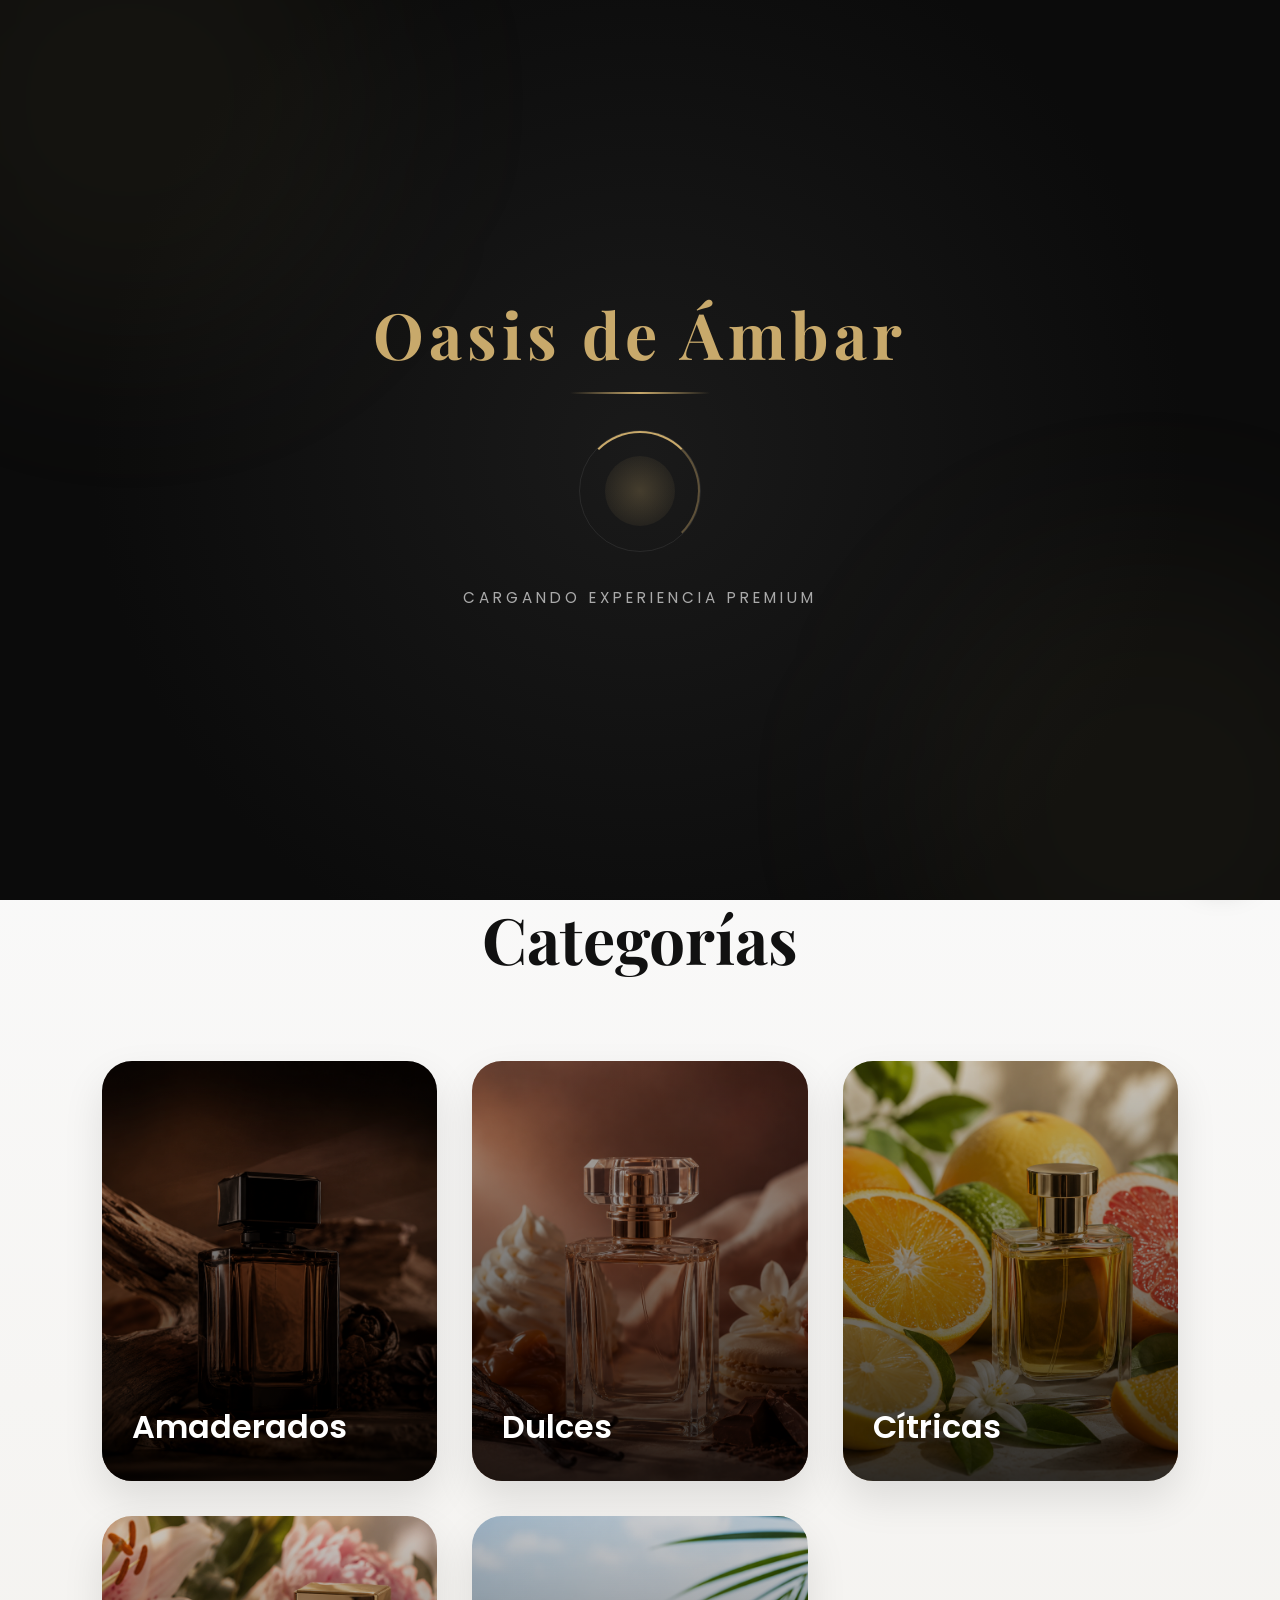
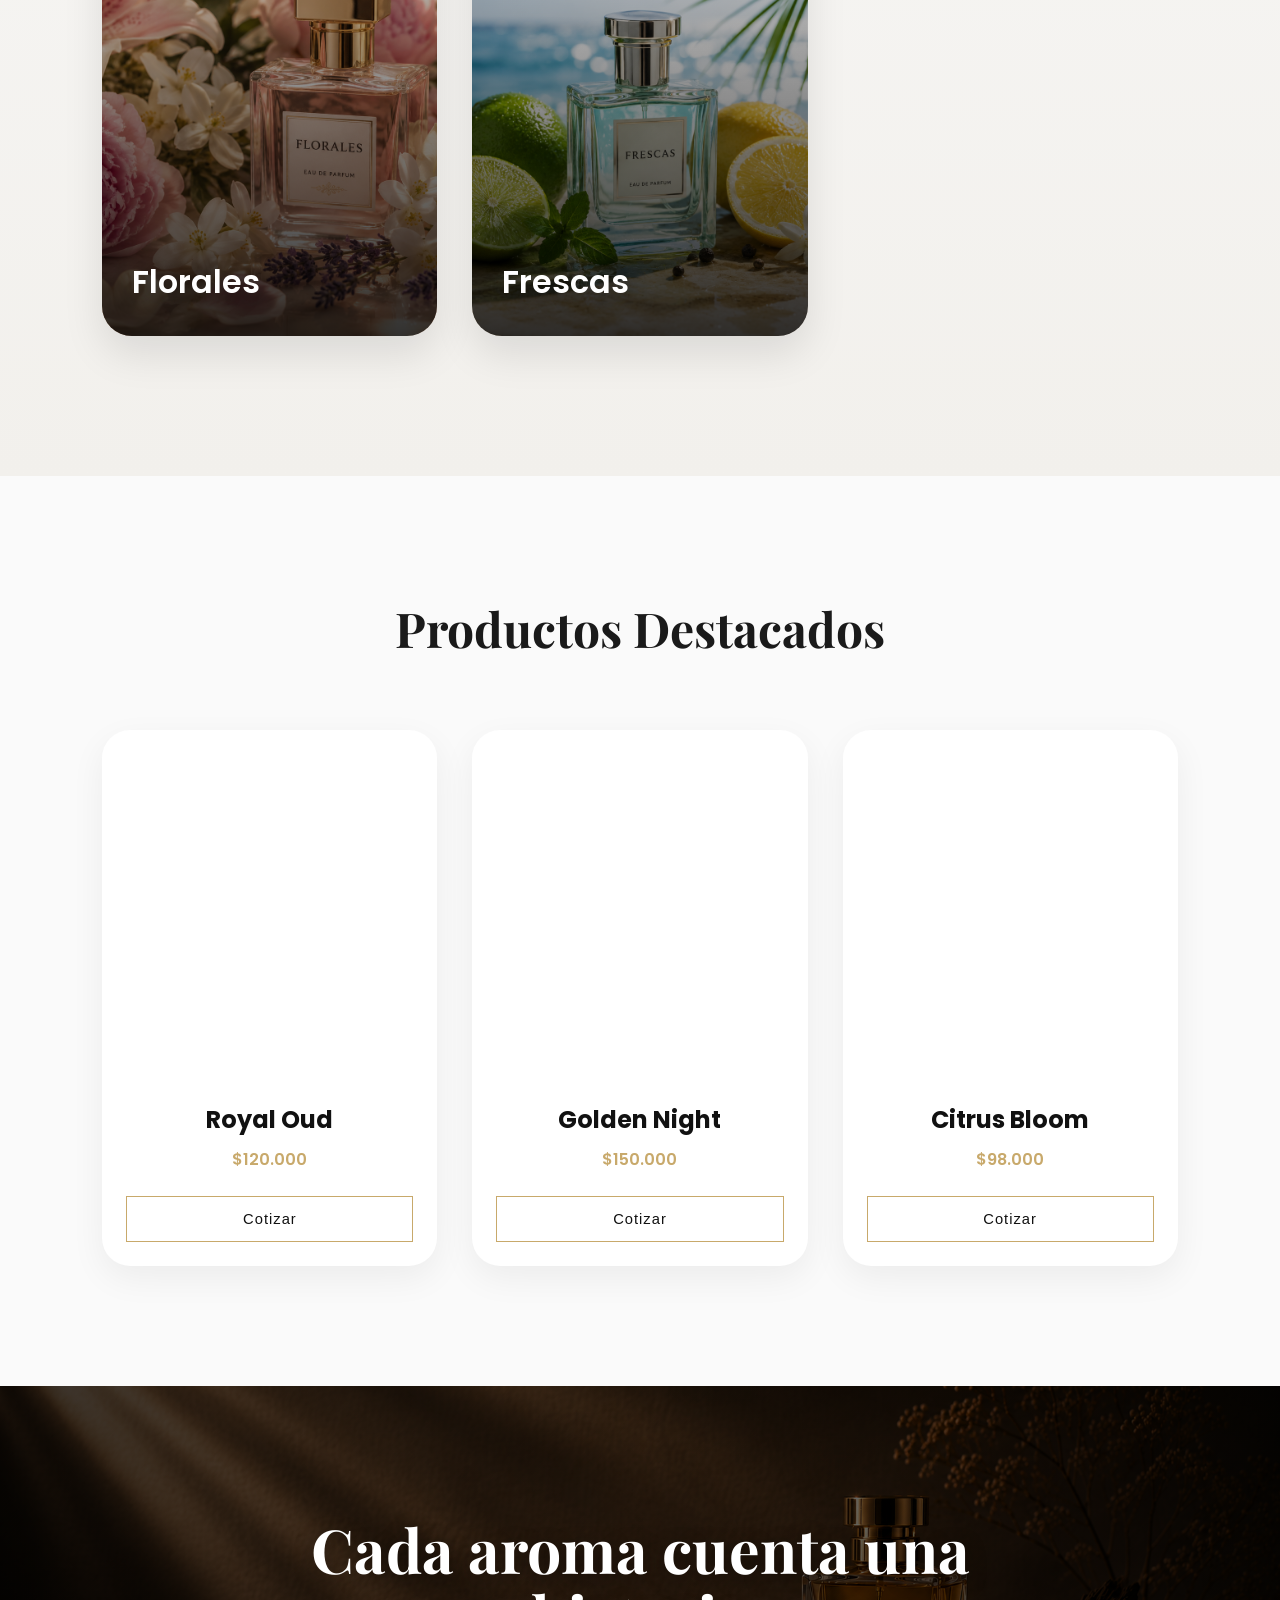
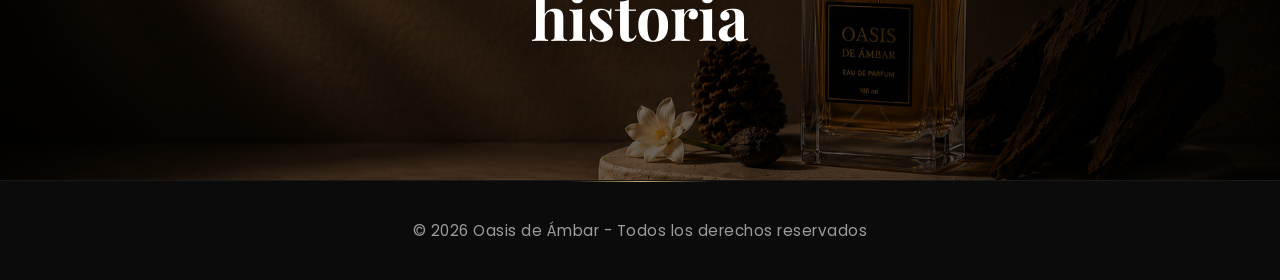
==== index.html @ dde342ad "Primer subida Oasis de Ambar" ====
<!-- index.html -->

<!DOCTYPE html>
<html lang="es">

<head>

    <meta charset="UTF-8">
    <meta name="viewport" content="width=device-width, initial-scale=1.0">

    <title>Oasis de Ámbar</title>

    <!-- GOOGLE FONTS -->

    <link rel="preconnect" href="https://fonts.googleapis.com">

    <link rel="preconnect" href="https://fonts.gstatic.com" crossorigin>

    <link href="https://fonts.googleapis.com/css2?family=Playfair+Display:wght@500;700&family=Poppins:wght@300;400;500;600&display=swap" rel="stylesheet">

    <!-- CSS -->

    <link rel="stylesheet" href="css/style.css">

    <link rel="stylesheet" href="css/responsive.css">

    <link rel="stylesheet" href="css/animations.css">

</head>

<body>

    <!-- =========================================
    PRELOADER
    ========================================= -->

    <div id="loader">

        <div class="loader-content">

            <h1 class="loader-logo">
                Oasis de Ámbar
            </h1>

            <div class="loader-circle">

                <span></span>

                <div class="inner-circle"></div>

            </div>

            <p class="loader-text">
                Cargando experiencia premium
            </p>

        </div>

    </div>

    <!-- =========================================
    HEADER
    ========================================= -->

    <header>

        <div class="logo">
            Oasis de Ámbar
        </div>

        <nav>

            <a href="#">Inicio</a>

            <a href="#categorias">Categorías</a>

            <a href="#productos">Catálogo</a>

            <a href="#footer">Contacto</a>

        </nav>

    </header>

    <!-- =========================================
    HERO
    ========================================= -->

    <section class="hero">

        <div class="hero-content">

            <h1>
                Fragancias que dejan huella
            </h1>

            <a href="https://wa.me/TUNUMERO" target="_blank">

                <button>
                    Cotizar ahora
                </button>

            </a>

        </div>

    </section>

    <!-- =========================================
    CATEGORÍAS
    ========================================= -->

    <section class="categorias" id="categorias">

        <span class="subtitulo">
            Colección exclusiva
        </span>

        <h2>
            Categorías
        </h2>

        <div class="categorias-container">

            <!-- AMADERADOS -->

            <a href="amaderados.html" class="categoria-link">

                <div class="categoria-card">

                    <h3>
                        Amaderados
                    </h3>

                </div>

            </a>

            <!-- DULCES -->

            <a href="dulces.html" class="categoria-link">

                <div class="categoria-card">

                    <h3>
                        Dulces
                    </h3>

                </div>

            </a>

            <!-- CÍTRICAS -->

            <a href="citricas.html" class="categoria-link">

                <div class="categoria-card">

                    <h3>
                        Cítricas
                    </h3>

                </div>

            </a>

            <!-- FLORALES -->

            <a href="florales.html" class="categoria-link">

                <div class="categoria-card">

                    <h3>
                        Florales
                    </h3>

                </div>

            </a>

            <!-- FRESCAS -->

            <a href="frescas.html" class="categoria-link">

                <div class="categoria-card">

                    <h3>
                        Frescas
                    </h3>

                </div>

            </a>

        </div>

    </section>

    <!-- =========================================
    PRODUCTOS
    ========================================= -->

    <section class="productos" id="productos">

        <h2>
            Productos Destacados
        </h2>

        <div class="productos-container">

            <!-- PRODUCTO 1 -->

            <div class="producto-card">

                <div class="producto-img"></div>

                <h3>
                    Royal Oud
                </h3>

                <p>
                    $120.000
                </p>

                <a href="https://wa.me/TUNUMERO" target="_blank">

                    <button>
                        Cotizar
                    </button>

                </a>

            </div>

            <!-- PRODUCTO 2 -->

            <div class="producto-card">

                <div class="producto-img"></div>

                <h3>
                    Golden Night
                </h3>

                <p>
                    $150.000
                </p>

                <a href="https://wa.me/TUNUMERO" target="_blank">

                    <button>
                        Cotizar
                    </button>

                </a>

            </div>

            <!-- PRODUCTO 3 -->

            <div class="producto-card">

                <div class="producto-img"></div>

                <h3>
                    Citrus Bloom
                </h3>

                <p>
                    $98.000
                </p>

                <a href="https://wa.me/TUNUMERO" target="_blank">

                    <button>
                        Cotizar
                    </button>

                </a>

            </div>

        </div>

    </section>

    <!-- =========================================
    PREMIUM BANNER
    ========================================= -->

    <section class="premium-banner">

        <h2>
            Cada aroma cuenta una historia
        </h2>

    </section>

    <!-- =========================================
    FOOTER
    ========================================= -->

    <footer id="footer">

        <p>
            © 2026 Oasis de Ámbar - Todos los derechos reservados
        </p>

    </footer>

    <!-- =========================================
    WHATSAPP FLOAT
    ========================================= -->

    <a href="https://wa.me/TUNUMERO"
       class="whatsapp-float"
       target="_blank">

        <img src="https://cdn-icons-png.flaticon.com/512/733/733585.png"
        alt="WhatsApp">

    </a>

    <!-- JS -->

    <script src="js/main.js"></script>

</body>

</html>
---- css/style.css ----
/* style.css */

*{
    margin: 0;
    padding: 0;
    box-sizing: border-box;
    scroll-behavior: smooth;
}

body{
    font-family: 'Poppins', sans-serif;
    background: #ffffff;
    color: #1a1a1a;
    overflow-x: hidden;
}

/* =========================================
HEADER
========================================= */

header{
    width: 100%;
    padding: 25px 8%;

    display: flex;
    justify-content: space-between;
    align-items: center;

    position: fixed;
    top: 0;
    left: 0;

    z-index: 1000;

    background: rgba(255,255,255,0.08);

    backdrop-filter: blur(12px);

    border-bottom: 1px solid rgba(255,255,255,0.08);

    transition: 0.4s ease;
}

.logo{
    font-size: 2rem;

    color: #ffffff;

    font-family: 'Playfair Display', serif;

    font-weight: bold;

    letter-spacing: 2px;
}

nav{
    display: flex;

    gap: 35px;
}

nav a{
    text-decoration: none;

    color: #ffffff;

    font-weight: 400;

    position: relative;

    transition: 0.3s;
}

nav a::after{
    content: "";

    position: absolute;

    left: 0;
    bottom: -6px;

    width: 0%;
    height: 1px;

    background: #c8a96b;

    transition: 0.3s;
}

nav a:hover{
    color: #c8a96b;
}

nav a:hover::after{
    width: 100%;
}

/* =========================================
HEADER SCROLL
========================================= */

header.scrolled{
    background: rgba(255,255,255,0.96);

    border-bottom: 1px solid rgba(0,0,0,0.05);
}

header.scrolled .logo{
    color: #111;
}

header.scrolled nav a{
    color: #111;
}

header.scrolled nav a:hover{
    color: #c8a96b;
}

/* =========================================
HERO
========================================= */

.hero{
    width: 100%;

    height: 80vh;

    background:
    linear-gradient(
        rgba(0,0,0,0.30),
        rgba(0,0,0,0.30)
    ),
    url('../img/banner.jpg');

    background-size: cover;
    background-position: center;
    background-repeat: no-repeat;

    display: flex;
    align-items: center;

    padding: 0 8%;

    position: relative;

    overflow: hidden;
}

/* OVERLAY */

.hero::before{
    content: "";

    position: absolute;

    inset: 0;

    background:
    linear-gradient(
        to right,
        rgba(0,0,0,0.48),
        rgba(0,0,0,0.10),
        rgba(0,0,0,0.30)
    );
}

/* CONTENIDO */

.hero-content{
    position: relative;

    z-index: 2;

    max-width: 650px;

    color: white;
}

/* TÍTULO */

.hero h1{
    font-size: 5rem;

    line-height: 1;

    margin-bottom: 35px;

    font-family: 'Playfair Display', serif;

    text-shadow: 0 5px 20px rgba(0,0,0,0.35);
}

/* BOTÓN */

.hero button{
    padding: 16px 42px;

    border: 1px solid #c8a96b;

    background: rgba(200,169,107,0.10);

    color: white;

    font-size: 0.95rem;

    letter-spacing: 2px;

    cursor: pointer;

    transition: 0.4s ease;

    backdrop-filter: blur(8px);
}

.hero button:hover{
    background: #c8a96b;

    transform: translateY(-3px);

    box-shadow: 0 10px 25px rgba(200,169,107,0.25);
}

/* =========================================
CATEGORÍAS PREMIUM
========================================= */

.categorias{
    padding: 140px 8%;

    background:
    linear-gradient(
        to bottom,
        #fafafa,
        #f2f0ec
    );
}

/* SUBTÍTULO */

.subtitulo{
    display: block;

    text-align: center;

    color: #c8a96b;

    letter-spacing: 5px;

    text-transform: uppercase;

    font-size: 0.8rem;

    margin-bottom: 18px;
}

/* TÍTULO */

.categorias h2{
    text-align: center;

    font-size: 4rem;

    margin-bottom: 80px;

    font-family: 'Playfair Display', serif;

    color: #111;
}

/* GRID */

.categorias-container{
    display: grid;

    grid-template-columns: repeat(auto-fit,minmax(280px,1fr));

    gap: 35px;
}

/* LINK */

.categoria-link{
    text-decoration: none;
}

/* TARJETAS */

.categoria-card{
    height: 420px;

    border-radius: 30px;

    overflow: hidden;

    position: relative;

    display: flex;

    align-items: flex-end;

    padding: 30px;

    transition: 0.5s ease;

    background-size: cover !important;
    background-position: center !important;

    box-shadow:
    0 18px 40px rgba(0,0,0,0.10);
}

/* OVERLAY */

.categoria-card::after{
    content: "";

    position: absolute;

    inset: 0;

    background:
    linear-gradient(
        to top,
        rgba(0,0,0,0.78),
        rgba(0,0,0,0.10)
    );
}

/* HOVER */

.categoria-card:hover{
    transform:
    translateY(-12px)
    scale(1.02);

    box-shadow:
    0 30px 60px rgba(0,0,0,0.18);
}

/* TEXTO */

.categoria-card h3{
    position: relative;

    z-index: 2;

    color: white;

    font-size: 2rem;

    font-weight: 600;

    text-shadow:
    0 5px 20px rgba(0,0,0,0.35);
}


/* =========================================
IMÁGENES CATEGORÍAS
========================================= */

/* AMADERADOS */

.categoria-link:nth-child(1) .categoria-card{
    background:
    linear-gradient(
        rgba(0,0,0,0.20),
        rgba(0,0,0,0.20)
    ),
    url('../img/amaderados.jpg');

    background-size: cover;
    background-position: center;
}

/* DULCES */

.categoria-link:nth-child(2) .categoria-card{
    background:
    linear-gradient(
        rgba(0,0,0,0.12),
        rgba(0,0,0,0.12)
    ),
    url('../img/dulces.jpg');

    background-size: cover;
    background-position: center;
}

/* CÍTRICAS */

.categoria-link:nth-child(3) .categoria-card{
    background:
    linear-gradient(
        rgba(0,0,0,0.10),
        rgba(0,0,0,0.10)
    ),
    url('../img/citricas.png');

    background-size: cover;
    background-position: center;
}

/* FLORALES */

.categoria-link:nth-child(4) .categoria-card{
    background:
    linear-gradient(
        rgba(0,0,0,0.10),
        rgba(0,0,0,0.10)
    ),
    url('../img/florales.png');

    background-size: cover;
    background-position: center;
}

/* FRESCAS */

.categoria-link:nth-child(5) .categoria-card{
    background:
    linear-gradient(
        rgba(0,0,0,0.08),
        rgba(0,0,0,0.08)
    ),
    url('../img/frescas.png');

    background-size: cover;
    background-position: center;
}
/* =========================================
PRODUCTOS
========================================= */

.productos{
    padding: 120px 8%;

    background: #fafafa;
}

.productos h2{
    text-align: center;

    margin-bottom: 70px;

    font-size: 3rem;

    font-family: 'Playfair Display', serif;
}

/* GRID */

.productos-container{
    display: grid;

    grid-template-columns: repeat(auto-fit,minmax(300px,1fr));

    gap: 35px;
}

/* TARJETAS */

.producto-card{
    background: white;

    border-radius: 28px;

    padding: 24px;

    text-align: center;

    overflow: hidden;

    box-shadow: 0 12px 35px rgba(0,0,0,0.06);

    transition: 0.45s ease;
}

.producto-card:hover{
    transform: translateY(-12px);

    box-shadow: 0 22px 45px rgba(0,0,0,0.10);
}

/* IMAGEN */

.producto-img{
    width: 100%;
    height: 320px;

    border-radius: 22px;

    margin-bottom: 28px;

    background-size: cover !important;
    background-position: center !important;
}

/* IMÁGENES PRODUCTOS */

.producto-card:nth-child(1) .producto-img{
    background:
    url('../img/producto1.jpg');
}

.producto-card:nth-child(2) .producto-img{
    background:
    url('../img/producto2.jpg');
}

.producto-card:nth-child(3) .producto-img{
    background:
    url('../img/producto3.jpg');
}

/* TEXTOS */

.producto-card h3{
    margin-bottom: 10px;

    font-size: 1.5rem;

    color: #111;
}

.producto-card p{
    color: #c8a96b;

    font-weight: 600;

    font-size: 1rem;

    margin-bottom: 24px;
}

/* BOTÓN */

.producto-card button{
    width: 100%;

    padding: 14px 28px;

    border: 1px solid #c8a96b;

    background: transparent;

    color: #111;

    font-size: 0.92rem;

    letter-spacing: 1px;

    cursor: pointer;

    transition: 0.4s ease;
}

.producto-card button:hover{
    background: #c8a96b;

    color: white;
}

/* =========================================
PREMIUM BANNER
========================================= */

.premium-banner{
    width: 100%;

    padding: 130px 8%;

    position: relative;

    overflow: hidden;

    background:
    linear-gradient(
        rgba(0,0,0,0.45),
        rgba(0,0,0,0.45)
    ),
    url('../img/banner.jpg');

    background-size: cover;
    background-position: center;

    display: flex;
    justify-content: center;
    align-items: center;

    text-align: center;
}

/* OVERLAY */

.premium-banner::before{
    content: "";

    position: absolute;

    inset: 0;

    background:
    linear-gradient(
        to right,
        rgba(0,0,0,0.55),
        rgba(0,0,0,0.15),
        rgba(0,0,0,0.55)
    );
}

/* TEXTO */

.premium-banner h2{
    position: relative;

    z-index: 2;

    color: white;

    font-size: 3.8rem;

    line-height: 1.1;

    max-width: 850px;

    font-family: 'Playfair Display', serif;

    text-shadow: 0 5px 20px rgba(0,0,0,0.35);
}

/* =========================================
FOOTER
========================================= */

footer{
    background: #0b0b0b;

    padding: 38px 8%;

    border-top: 1px solid rgba(255,255,255,0.06);

    text-align: center;

    position: relative;
}

footer::before{
    content: "";

    position: absolute;

    top: 0;
    left: 50%;

    transform: translateX(-50%);

    width: 140px;
    height: 1px;

    background: linear-gradient(
        to right,
        transparent,
        #c8a96b,
        transparent
    );
}

footer p{
    color: #9b9b9b;

    font-size: 0.95rem;

    letter-spacing: 0.5px;
}

/* =========================================
LINKS BOTONES
========================================= */

.hero a,
.producto-card a{
    text-decoration: none;
}

/* =========================================
WHATSAPP FLOAT
========================================= */

.whatsapp-float{
    position: fixed;

    right: 25px;
    bottom: 25px;

    width: 68px;
    height: 68px;

    background: #25d366;

    border-radius: 50%;

    display: flex;
    justify-content: center;
    align-items: center;

    box-shadow: 0 12px 30px rgba(0,0,0,0.25);

    z-index: 9999;

    transition: 0.3s ease;
}

.whatsapp-float:hover{
    transform: scale(1.08);

    box-shadow: 0 18px 35px rgba(37,211,102,0.35);
}

.whatsapp-float img{
    width: 34px;
    height: 34px;
}

/* =========================================
LINK CATEGORÍAS
========================================= */

.categoria-link{
    text-decoration: none;

}
---- css/responsive.css ----
/* responsive.css */

/* =========================================
TABLETS
========================================= */

@media(max-width: 900px){

    .hero h1{
        font-size: 4rem;
    }

}

/* =========================================
MOBILE PREMIUM
========================================= */

@media(max-width: 700px){

    body{
        overflow-x: hidden;
    }

    /* =========================================
    HEADER
    ========================================= */

    header{
        padding: 16px 5%;

        flex-direction: column;

        gap: 14px;
    }

    .logo{
        font-size: 1.5rem;

        text-align: center;
    }

    nav{
        width: 100%;

        justify-content: center;

        gap: 16px;

        flex-wrap: wrap;
    }

    nav a{
        font-size: 0.82rem;
    }

    /* =========================================
    HERO MOBILE PREMIUM
    ========================================= */

    .hero{
        height: 78vh;

        padding: 130px 7% 40px;

        display: flex;
        justify-content: flex-start;
        align-items: center;

        text-align: center;

        background:
        linear-gradient(
            rgba(0,0,0,0.18),
            rgba(0,0,0,0.40)
        ),
        url('../img/banner-mobile.jpg');

        background-size: cover;
        background-position: center center;
        background-repeat: no-repeat;

        position: relative;
    }

    /* CONTENIDO */

    .hero-content{
        width: 100%;

        max-width: 100%;

        display: flex;
        flex-direction: column;

        align-items: center;

        justify-content: flex-start;

        height: 100%;

        padding-top: 10px;
    }

    /* TÍTULO */

    .hero h1{
        font-size: 2.4rem;

        line-height: 0.92;

        margin-bottom: 320px;

        max-width: 240px;

        text-align: center;

        text-shadow: 0 4px 12px rgba(0,0,0,0.35);
    }

    /* OCULTAR TEXTO */

    .hero p{
        display: none;
    }

    /* BOTÓN */

    .hero button{
        padding: 13px 28px;

        font-size: 0.8rem;

        width: auto;

        background: rgba(200,169,107,0.10);

        border: 1px solid #c8a96b;

        backdrop-filter: blur(5px);
    }

    /* =========================================
    CATEGORÍAS
    ========================================= */

    .categorias{
        padding: 75px 5%;
    }

    .categorias h2{
        font-size: 2.3rem;

        margin-bottom: 35px;
    }

    .categorias-container{
        grid-template-columns: 1fr;

        gap: 18px;
    }

    .categoria-card{
        height: 130px;
    }

    /* =========================================
    PRODUCTOS
    ========================================= */

    .productos{
        padding: 75px 5%;
    }

    .productos h2{
        font-size: 2.3rem;

        margin-bottom: 35px;
    }

    .productos-container{
        grid-template-columns: 1fr;

        gap: 22px;
    }

    .producto-card{
        padding: 18px;
    }

    .producto-img{
        height: 240px;
    }

    .producto-card button{
        width: 100%;
    }

    /* =========================================
    PREMIUM BANNER
    ========================================= */

    .premium-banner{
        padding: 80px 5%;
    }

    .premium-banner h2{
        font-size: 2.1rem;

        line-height: 1.2;
    }

    /* =========================================
    FOOTER
    ========================================= */

    footer{
        padding: 25px 5%;
    }

    footer p{
        font-size: 0.85rem;

        line-height: 1.6;
    }

    /* =========================================
    WHATSAPP
    ========================================= */

    .whatsapp-float{
        width: 56px;
        height: 56px;

        right: 16px;
        bottom: 16px;
    }

    .whatsapp-float img{
        width: 28px;
        height: 28px;
    }

}

/* =========================================
SMALL MOBILE
========================================= */

@media(max-width: 480px){

    .hero{
        height: 72vh;

        padding-top: 125px;
    }

    .hero h1{
        font-size: 2.2rem;

        max-width: 210px;
    }

    nav{
        gap: 12px;
    }

    nav a{
        font-size: 0.74rem;
    }

    .categorias h2,
    .productos h2{
        font-size: 2rem;
    }

    .premium-banner h2{
        font-size: 1.9rem;
    }

}
---- css/animations.css ----
/* animations.css */

/* =========================================
PRELOADER PREMIUM
========================================= */

#loader{
    position: fixed;
    inset: 0;

    width: 100%;
    height: 100vh;

    background:
    radial-gradient(circle at center, #1a1a1a 0%, #0b0b0b 70%);

    top: 0;
    left: 0;

    z-index: 99999;

    display: flex;
    justify-content: center;
    align-items: center;

    overflow: hidden;

    transition:
    opacity 1.2s ease,
    visibility 1.2s ease;
}

/* =========================================
EFECTOS DE FONDO
========================================= */

#loader::before,
#loader::after{
    content: "";

    position: absolute;

    width: 500px;
    height: 500px;

    border-radius: 50%;

    background: rgba(200,169,107,0.05);

    filter: blur(90px);

    animation: floating 8s ease-in-out infinite;
}

#loader::before{
    top: -150px;
    left: -120px;
}

#loader::after{
    bottom: -150px;
    right: -120px;

    animation-delay: 4s;
}

/* =========================================
CONTENIDO
========================================= */

.loader-content{
    text-align: center;
    position: relative;
    z-index: 2;
}

/* =========================================
LOGO
========================================= */

.loader-logo{
    font-size: 4rem;

    color: #c8a96b;

    font-family: 'Playfair Display', serif;

    margin-bottom: 55px;

    letter-spacing: 5px;

    position: relative;

    animation: logoFade 2s ease;
}

/* Línea elegante */

.loader-logo::after{
    content: "";

    position: absolute;

    left: 50%;
    transform: translateX(-50%);

    bottom: -18px;

    width: 140px;
    height: 2px;

    background: linear-gradient(
        to right,
        transparent,
        #c8a96b,
        transparent
    );
}

/* =========================================
CÍRCULO PRINCIPAL
========================================= */

.loader-circle{
    width: 120px;
    height: 120px;

    margin: auto;

    position: relative;

    border-radius: 50%;

    display: flex;
    justify-content: center;
    align-items: center;
}

/* ARO SUAVE */

.loader-circle::before{
    content: "";

    position: absolute;

    width: 100%;
    height: 100%;

    border-radius: 50%;

    border: 1px solid rgba(255,255,255,0.08);
}

/* ARO GIRATORIO */

.loader-circle span{
    position: absolute;

    width: 120px;
    height: 120px;

    border-radius: 50%;

    border: 2px solid transparent;

    border-top: 2px solid #c8a96b;
    border-right: 2px solid rgba(200,169,107,0.4);

    animation: spin 1.4s linear infinite;
}

/* CÍRCULO INTERNO */

.inner-circle{
    width: 70px;
    height: 70px;

    border-radius: 50%;

    background:
    radial-gradient(circle, rgba(200,169,107,0.25), transparent);

    animation: pulseGlow 2s infinite;
}

/* =========================================
TEXTO
========================================= */

.loader-text{
    color: #aaaaaa;

    margin-top: 35px;

    font-size: 0.95rem;

    letter-spacing: 4px;

    text-transform: uppercase;

    animation: pulseText 2.5s infinite;
}

/* =========================================
ANIMACIONES
========================================= */

@keyframes spin{

    100%{
        transform: rotate(360deg);
    }

}

@keyframes pulseGlow{

    0%{
        transform: scale(1);
        opacity: 0.5;
    }

    50%{
        transform: scale(1.15);
        opacity: 1;
    }

    100%{
        transform: scale(1);
        opacity: 0.5;
    }

}

@keyframes pulseText{

    0%{
        opacity: 0.4;
    }

    50%{
        opacity: 1;
    }

    100%{
        opacity: 0.4;
    }

}

@keyframes floating{

    0%{
        transform: translateY(0px);
    }

    50%{
        transform: translateY(30px);
    }

    100%{
        transform: translateY(0px);
    }

}

@keyframes logoFade{

    from{
        opacity: 0;
        transform: translateY(-25px);
    }

    to{
        opacity: 1;
        transform: translateY(0);
    }

}

/* =========================================
PRELOADER HIDE
========================================= */

#loader{
    transition:
    opacity 0.9s ease,
    visibility 0.9s ease;
}

.loader-hidden{
    opacity: 0;

    visibility: hidden;
}
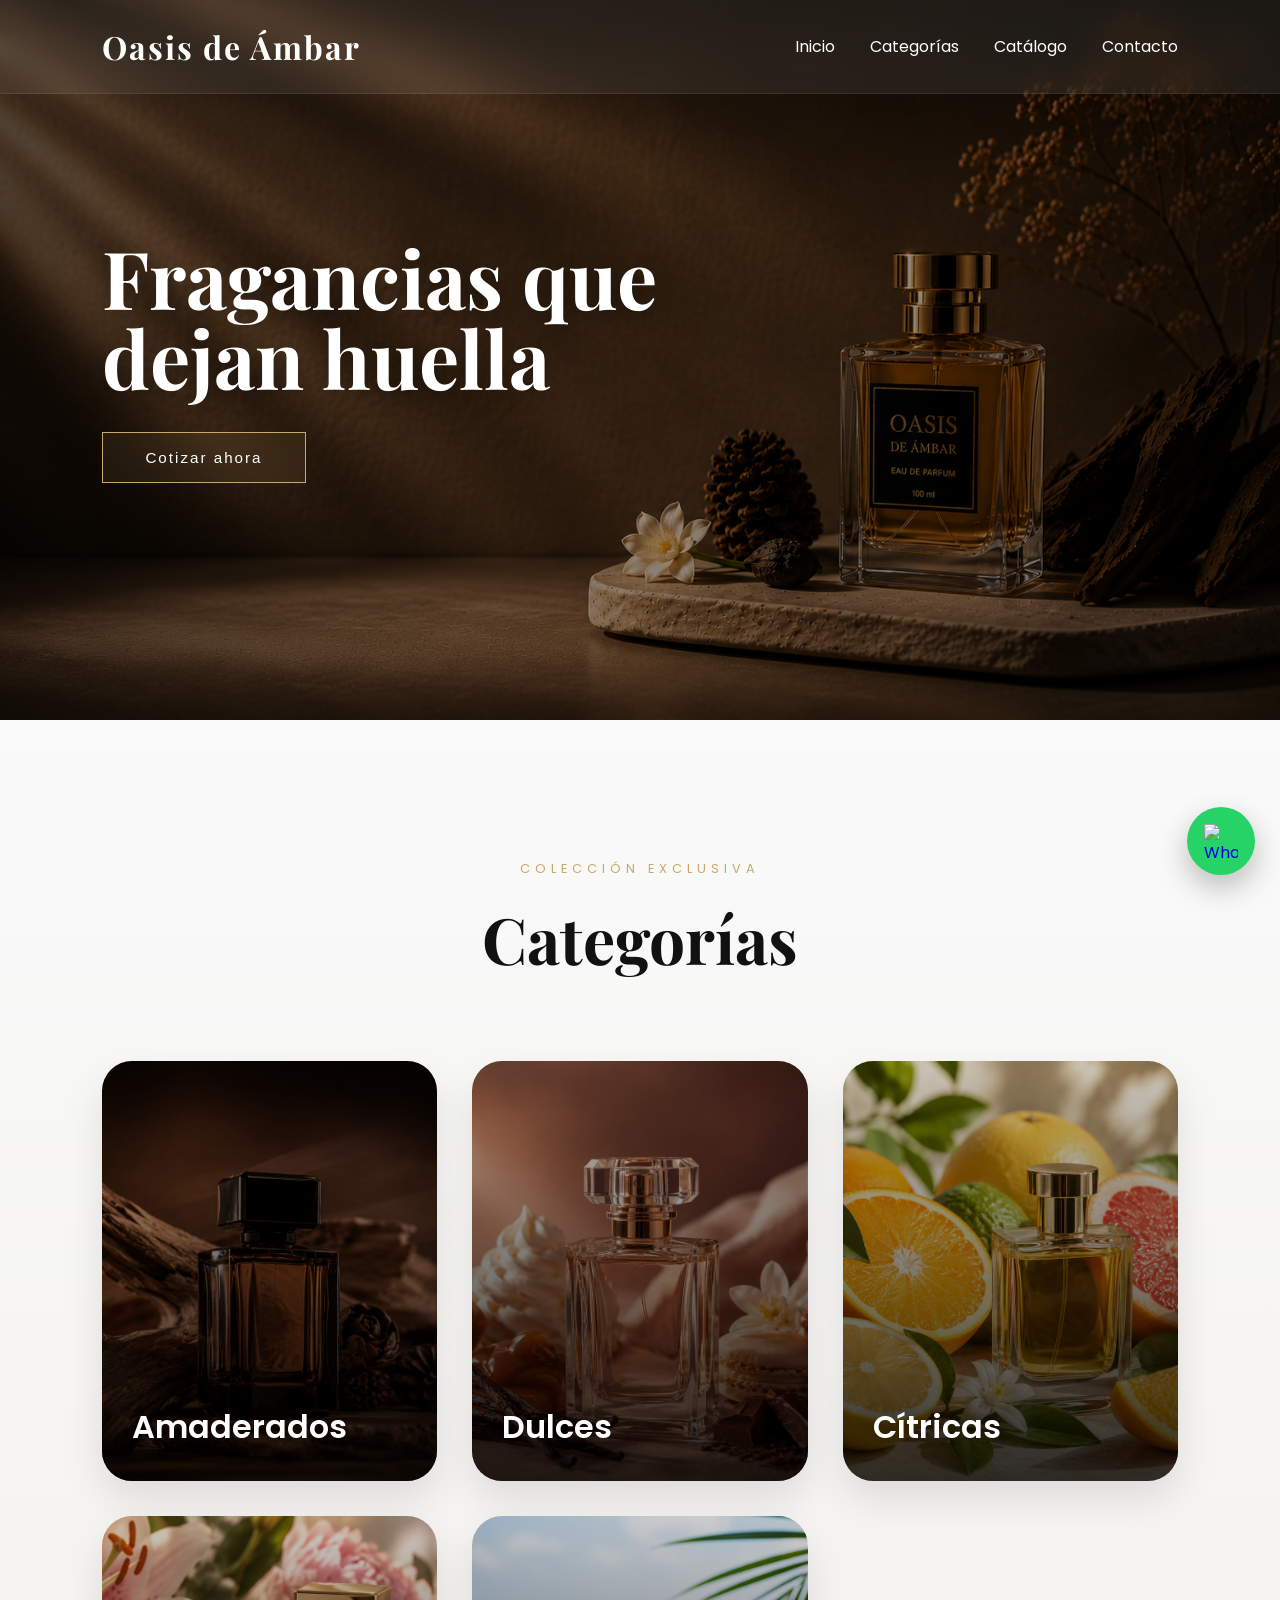
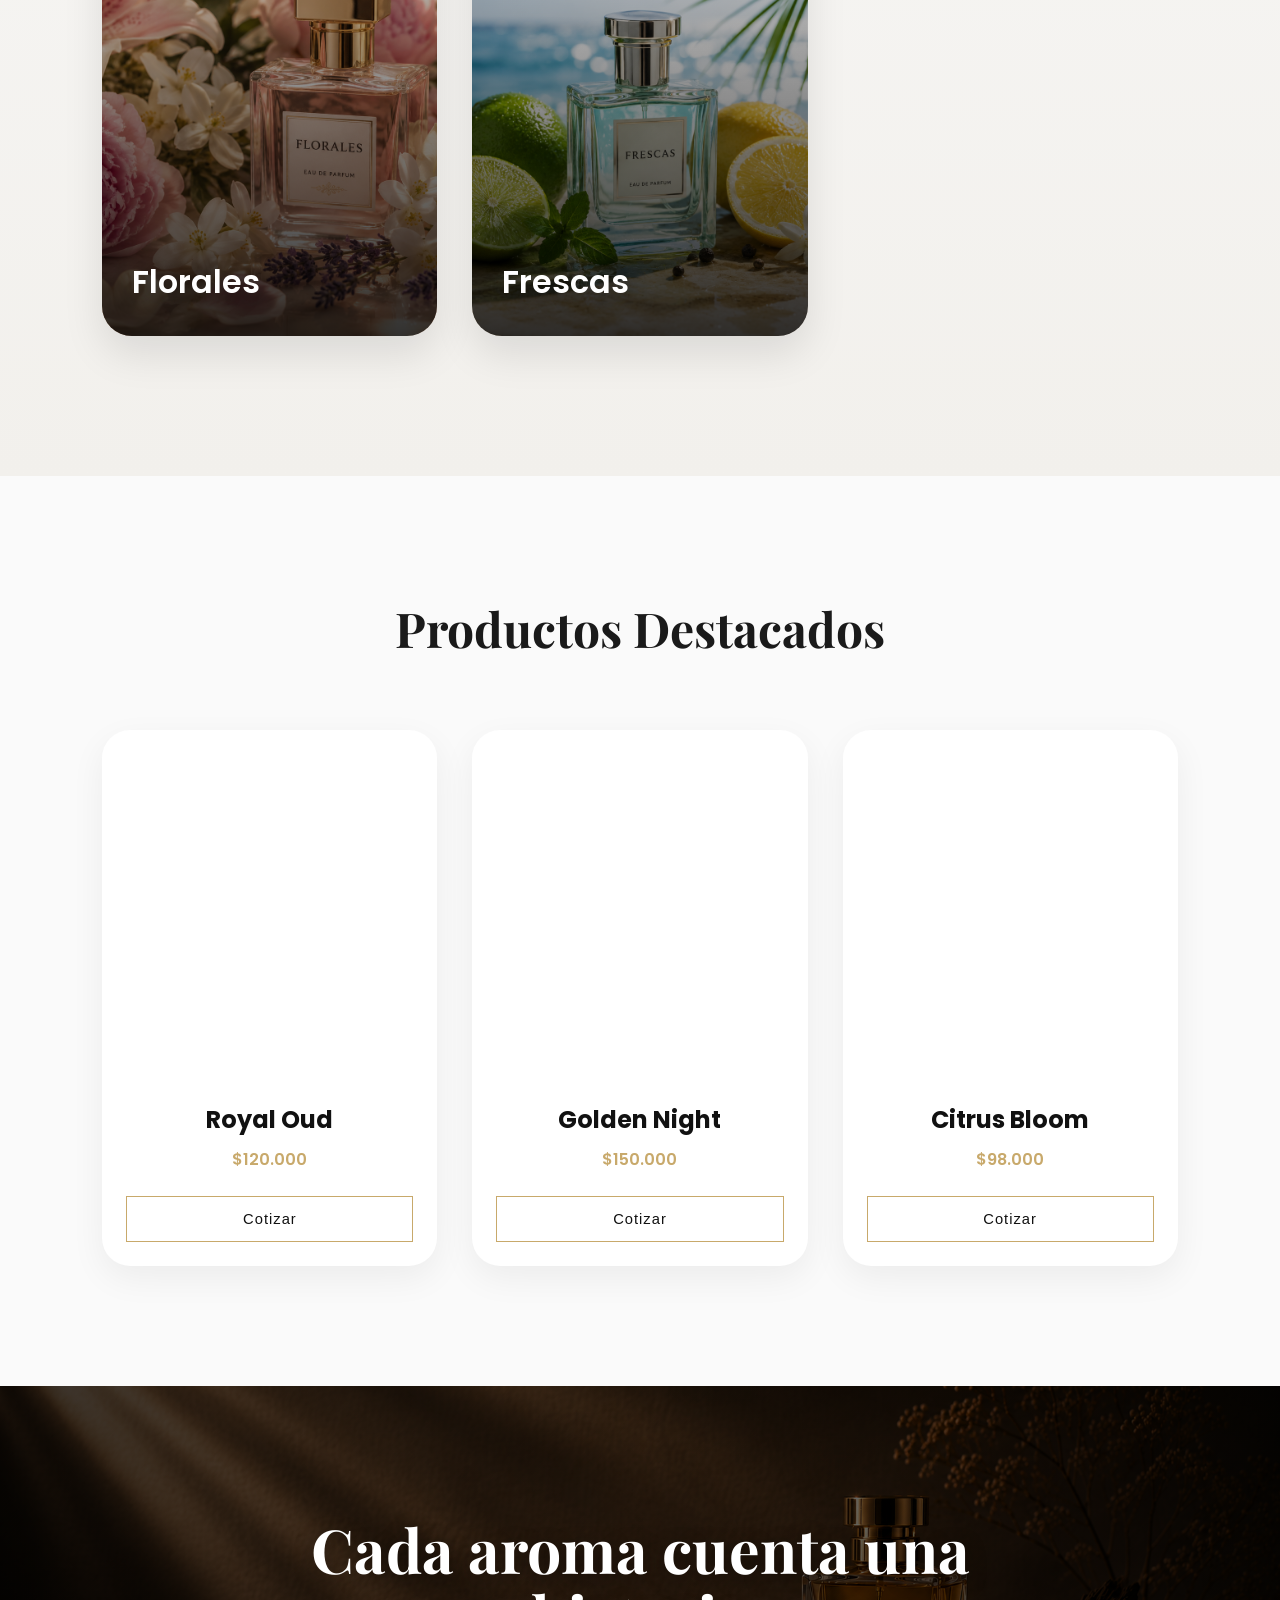
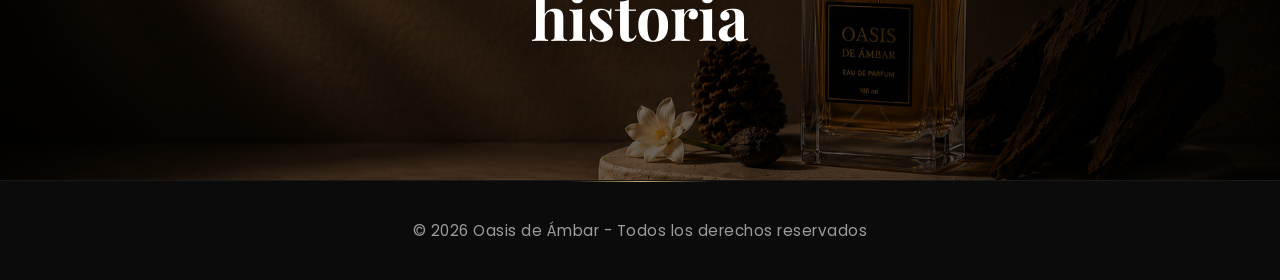
==== commit 7b9b5ce5: "Agregar paginas de categorias y mejoras moviles" ====
--- a/index.html
+++ b/index.html
@@ -23,6 +23,8 @@
     <link rel="stylesheet" href="css/style.css">
 
     <link rel="stylesheet" href="css/responsive.css">
+
+    <link rel="stylesheet" href="css/ui.css">
 
     <link rel="stylesheet" href="css/animations.css">
 
@@ -64,9 +66,15 @@
 
     <header>
 
-        <div class="logo">
+        <a href="index.html" class="logo">
             Oasis de Ámbar
-        </div>
+        </a>
+
+        <button class="menu-toggle" type="button" aria-label="Abrir menú" aria-expanded="false">
+            <span></span>
+            <span></span>
+            <span></span>
+        </button>
 
         <nav>
 
@@ -321,10 +329,16 @@
 
     </a>
 
+    <button class="back-to-top" type="button" aria-label="Volver arriba">
+        ↑
+    </button>
+
     <!-- JS -->
 
+    <script src="js/site-ui.js"></script>
+
     <script src="js/main.js"></script>
 
 </body>
 
-</html>+</html>
--- a/css/style.css
+++ b/css/style.css
@@ -45,6 +45,8 @@
     font-size: 2rem;
 
     color: #ffffff;
+
+    text-decoration: none;
 
     font-family: 'Playfair Display', serif;
 
@@ -730,4 +732,4 @@
 .categoria-link{
     text-decoration: none;
 
-}+}
--- a/css/ui.css
+++ b/css/ui.css
@@ -0,0 +1,149 @@
+/* =========================================
+GENERAL UI
+========================================= */
+
+.menu-toggle{
+    display: none;
+}
+
+.back-to-top{
+    position: fixed;
+
+    right: 25px;
+    bottom: 105px;
+
+    width: 52px;
+    height: 52px;
+
+    border: 1px solid rgba(255,255,255,0.55);
+
+    border-radius: 50%;
+
+    background: var(--button-bg, rgba(17,17,17,0.82));
+
+    color: var(--button-text, #ffffff);
+
+    cursor: pointer;
+
+    font-size: 1.35rem;
+
+    display: flex;
+    justify-content: center;
+    align-items: center;
+
+    opacity: 0;
+    pointer-events: none;
+
+    z-index: 9998;
+
+    box-shadow: 0 12px 30px rgba(0,0,0,0.18);
+
+    transition:
+    opacity 0.3s ease,
+    transform 0.3s ease,
+    background 0.3s ease;
+}
+
+.back-to-top.show{
+    opacity: 1;
+    pointer-events: auto;
+}
+
+.back-to-top:hover{
+    transform: translateY(-4px);
+
+    background: var(--accent, #c8a96b);
+}
+
+@media(max-width: 700px){
+
+    header{
+        display: grid !important;
+
+        grid-template-columns: 1fr auto;
+
+        align-items: center;
+
+        gap: 12px;
+    }
+
+    .logo{
+        min-width: 0;
+
+        line-height: 1.1;
+    }
+
+    .menu-toggle{
+        width: 44px;
+        height: 44px;
+
+        border: 1px solid currentColor;
+
+        border-radius: 50%;
+
+        background: rgba(255,255,255,0.12);
+
+        color: var(--title, #ffffff);
+
+        cursor: pointer;
+
+        display: flex;
+        flex-direction: column;
+        justify-content: center;
+        align-items: center;
+
+        gap: 5px;
+    }
+
+    header.scrolled .menu-toggle{
+        color: #111111;
+    }
+
+    .menu-toggle span{
+        width: 18px;
+        height: 2px;
+
+        background: currentColor;
+
+        border-radius: 999px;
+
+        transition: 0.3s ease;
+    }
+
+    header.nav-open .menu-toggle span:nth-child(1){
+        transform: translateY(7px) rotate(45deg);
+    }
+
+    header.nav-open .menu-toggle span:nth-child(2){
+        opacity: 0;
+    }
+
+    header.nav-open .menu-toggle span:nth-child(3){
+        transform: translateY(-7px) rotate(-45deg);
+    }
+
+    header nav{
+        grid-column: 1 / -1;
+
+        width: 100%;
+
+        display: none;
+
+        padding-top: 8px;
+    }
+
+    header.nav-open nav{
+        display: flex;
+    }
+
+    .back-to-top{
+        right: 16px;
+        bottom: 86px;
+
+        width: 46px;
+        height: 46px;
+
+        font-size: 1.15rem;
+    }
+
+}
